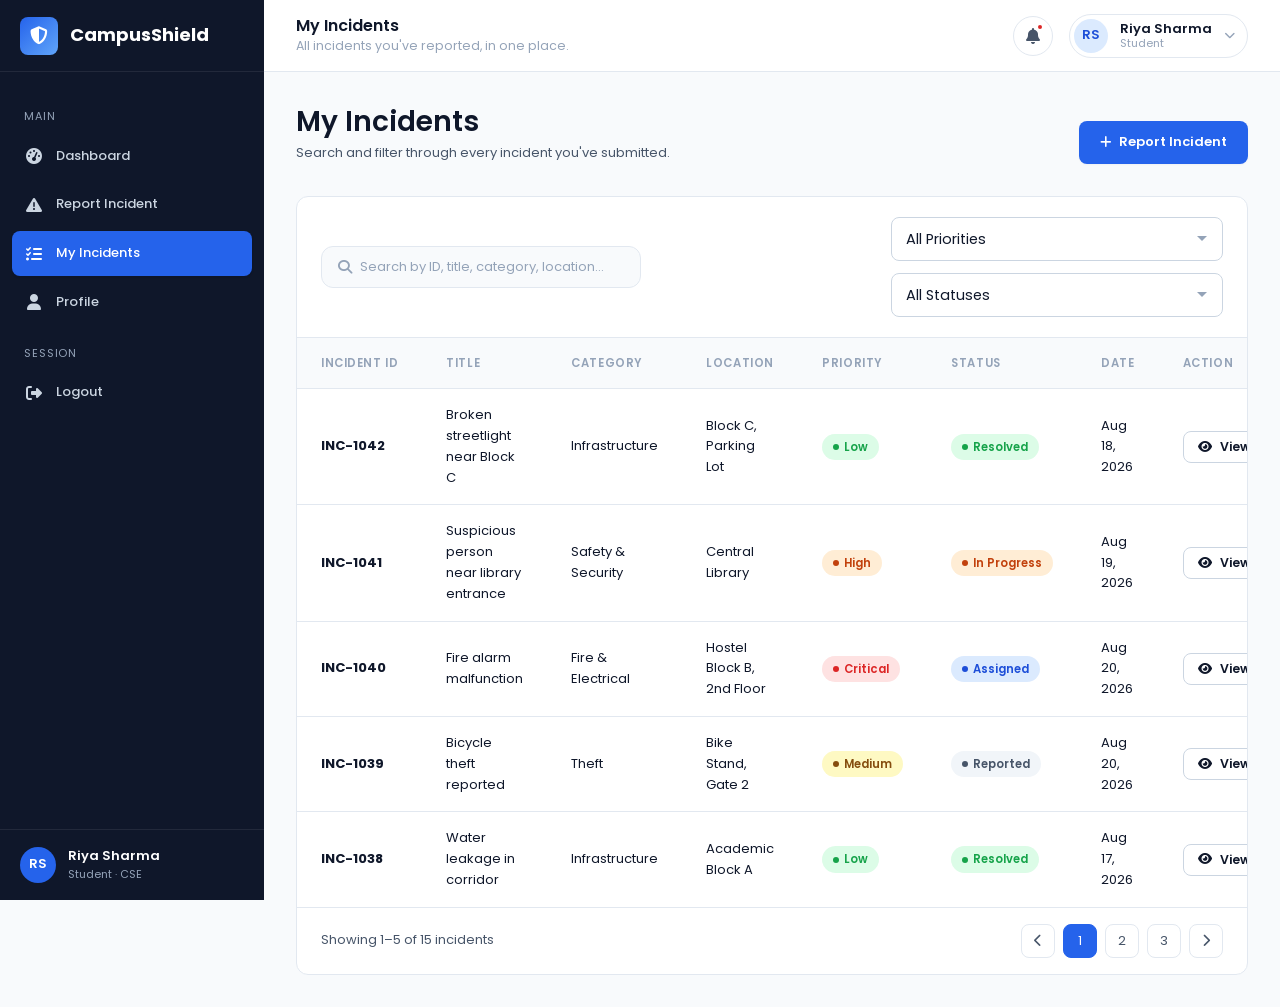
==== my-incidents.html @ 755e7db8 "Add files via upload" ====
<!DOCTYPE html>
<html lang="en">
<head>
<meta charset="UTF-8">
<meta name="viewport" content="width=device-width, initial-scale=1.0">
<title>My Incidents | CampusShield</title>
<link rel="stylesheet" href="https://cdnjs.cloudflare.com/ajax/libs/font-awesome/6.5.1/css/all.min.css">
<link rel="stylesheet" href="style.css">
</head>
<body>

<div class="app-shell" id="appShell">

  <!-- ===================== SIDEBAR ===================== -->
  <aside class="sidebar" id="sidebar">
    <div class="sidebar-brand">
      <div class="brand-icon"><i class="fa-solid fa-shield-halved"></i></div>
      <span class="brand-name">CampusShield</span>
    </div>

    <nav class="sidebar-nav">
      <div class="nav-section-title">Main</div>
      <a href="student-dashboard.html" class="nav-item">
        <i class="fa-solid fa-gauge-high"></i>
        <span class="nav-label">Dashboard</span>
      </a>
      <a href="report-incident.html" class="nav-item" id="reportIncidentLink">
        <i class="fa-solid fa-triangle-exclamation"></i>
        <span class="nav-label">Report Incident</span>
      </a>
      <a href="my-incidents.html" class="nav-item active">
        <i class="fa-solid fa-list-check"></i>
        <span class="nav-label">My Incidents</span>
      </a>
      <a href="#" class="nav-item">
        <i class="fa-solid fa-user"></i>
        <span class="nav-label">Profile</span>
      </a>

      <div class="nav-section-title">Session</div>
      <a href="#" class="nav-item" id="logoutLink">
        <i class="fa-solid fa-right-from-bracket"></i>
        <span class="nav-label">Logout</span>
      </a>
    </nav>

    <div class="sidebar-footer">
      <div class="user-avatar">RS</div>
      <div class="user-meta">
        <div class="user-name">Riya Sharma</div>
        <div class="user-role">Student · CSE</div>
      </div>
    </div>
  </aside>

  <div class="mobile-nav-overlay" id="mobileOverlay"></div>

  <!-- ===================== NAVBAR ===================== -->
  <header class="navbar">
    <div class="navbar-left">
      <button class="mobile-menu-btn" id="mobileMenuBtn" aria-label="Open menu">
        <i class="fa-solid fa-bars"></i>
      </button>
      <div>
        <h2 style="font-size:16px;">My Incidents</h2>
        <p class="text-muted" style="font-size:12.5px;">All incidents you've reported, in one place.</p>
      </div>
    </div>

    <div class="navbar-right">
      <button class="navbar-icon-btn" id="notificationBtn" aria-label="Notifications">
        <i class="fa-solid fa-bell"></i>
        <span class="dot" id="notificationDot"></span>
      </button>

      <div class="navbar-profile">
        <div class="avatar-fallback">RS</div>
        <div class="user-meta" style="display:flex; flex-direction:column; line-height:1.2;">
          <span style="font-size:13px; font-weight:600;">Riya Sharma</span>
          <span style="font-size:11px; color:var(--color-text-muted);">Student</span>
        </div>
        <i class="fa-solid fa-chevron-down" style="font-size:11px; color:var(--color-text-muted);"></i>
      </div>
    </div>
  </header>

  <!-- ===================== MAIN CONTENT ===================== -->
  <main class="main-content">

    <div class="page-header fade-in">
      <div>
        <h1>My Incidents</h1>
        <p>Search and filter through every incident you've submitted.</p>
      </div>
      <a href="report-incident.html" class="btn btn-primary">
        <i class="fa-solid fa-plus"></i> Report Incident
      </a>
    </div>

    <!-- ===================== TABLE CARD ===================== -->
    <section class="table-wrapper fade-in">

      <div class="table-toolbar">
        <div class="search-box" style="max-width:320px;">
          <i class="fa-solid fa-magnifying-glass"></i>
          <input type="text" id="myIncidentsSearch" placeholder="Search by ID, title, category, location...">
        </div>

        <div class="flex gap-3" style="flex-wrap:wrap;">
          <select id="priorityFilter" class="form-control" style="min-width:160px;">
            <option value="">All Priorities</option>
            <option value="Low">Low</option>
            <option value="Medium">Medium</option>
            <option value="High">High</option>
            <option value="Critical">Critical</option>
          </select>

          <select id="statusFilter" class="form-control" style="min-width:160px;">
            <option value="">All Statuses</option>
            <option value="Reported">Reported</option>
            <option value="Assigned">Assigned</option>
            <option value="In Progress">In Progress</option>
            <option value="Resolved">Resolved</option>
          </select>
        </div>
      </div>

      <div class="table-scroll">
        <table class="data-table">
          <thead>
            <tr>
              <th>Incident ID</th>
              <th>Title</th>
              <th>Category</th>
              <th>Location</th>
              <th>Priority</th>
              <th>Status</th>
              <th>Date</th>
              <th>Action</th>
            </tr>
          </thead>
          <tbody id="myIncidentsTableBody">
            <!-- Rows injected by script.js -->
          </tbody>
        </table>
      </div>

      <div class="pagination">
        <span id="myIncidentsSummary">Showing 0 of 0 incidents</span>
        <div class="pagination-controls" id="paginationControls">
          <!-- Page buttons injected by script.js -->
        </div>
      </div>
    </section>

  </main>

  <!-- ===================== MOBILE BOTTOM NAV ===================== -->
  <nav class="bottom-nav">
    <a href="student-dashboard.html" class="bottom-nav-item">
      <i class="fa-solid fa-gauge-high"></i> Dashboard
    </a>
    <a href="report-incident.html" class="bottom-nav-item">
      <i class="fa-solid fa-triangle-exclamation"></i> Report
    </a>
    <a href="my-incidents.html" class="bottom-nav-item active">
      <i class="fa-solid fa-list-check"></i> Incidents
    </a>
    <a href="#" class="bottom-nav-item">
      <i class="fa-solid fa-user"></i> Profile
    </a>
  </nav>

</div>

<!-- ===================== VIEW INCIDENT MODAL ===================== -->
<div class="modal-overlay" id="viewIncidentModal">
  <div class="modal">
    <div class="modal-header">
      <h3>Incident Details</h3>
      <button class="modal-close" id="closeViewModal" aria-label="Close"><i class="fa-solid fa-xmark"></i></button>
    </div>

    <div class="modal-body">
      <div class="flex gap-3" style="margin-bottom:var(--space-5);">
        <span class="badge" id="viewModalPriority">Priority</span>
        <span class="badge" id="viewModalStatus">Status</span>
      </div>

      <div style="display:flex; flex-direction:column; gap:var(--space-4);">
        <div>
          <div class="form-hint" style="margin-bottom:2px;">Incident ID</div>
          <div style="font-weight:700; color:var(--color-primary);" id="viewModalId">—</div>
        </div>
        <div>
          <div class="form-hint" style="margin-bottom:2px;">Title</div>
          <div style="font-weight:600;" id="viewModalTitle">—</div>
        </div>
        <div class="form-row">
          <div>
            <div class="form-hint" style="margin-bottom:2px;">Category</div>
            <div id="viewModalCategory">—</div>
          </div>
          <div>
            <div class="form-hint" style="margin-bottom:2px;">Date</div>
            <div id="viewModalDate">—</div>
          </div>
        </div>
        <div>
          <div class="form-hint" style="margin-bottom:2px;">Location</div>
          <div id="viewModalLocation">—</div>
        </div>
        <div>
          <div class="form-hint" style="margin-bottom:2px;">Description</div>
          <div style="font-size:13.5px; color:var(--color-text-secondary); line-height:1.6;" id="viewModalDescription">—</div>
        </div>
      </div>
    </div>

    <div class="modal-footer">
      <button class="btn btn-outline" id="viewModalCloseFooterBtn">Close</button>
    </div>
  </div>
</div>

<div class="toast-stack" id="toastStack"></div>

<script src="script.js"></script>
</body>
</html>
---- style.css ----
/* =========================================================================
   CampusShield — Dashboard Stylesheet
   College Incident Reporting & Management System
   ========================================================================= */

@import url('https://fonts.googleapis.com/css2?family=Poppins:wght@300;400;500;600;700;800&display=swap');

/* =========================================================================
   1. CSS VARIABLES / DESIGN TOKENS
   ========================================================================= */
:root{
  /* Brand palette */
  --color-primary:#2563EB;
  --color-primary-dark:#1D4ED8;
  --color-primary-light:#DBEAFE;
  --color-primary-50:#EFF6FF;

  --color-success:#16A34A;
  --color-success-light:#DCFCE7;

  --color-warning:#F59E0B;
  --color-warning-light:#FEF3C7;

  --color-danger:#DC2626;
  --color-danger-light:#FEE2E2;

  --color-info:#0EA5E9;
  --color-info-light:#E0F2FE;

  /* Neutrals */
  --color-bg:#F8FAFC;
  --color-surface:#FFFFFF;
  --color-border:#E2E8F0;
  --color-border-strong:#CBD5E1;

  --color-text-primary:#0F172A;
  --color-text-secondary:#475569;
  --color-text-muted:#94A3B8;
  --color-text-inverse:#FFFFFF;

  --sidebar-bg:#0F172A;
  --sidebar-bg-hover:#1E293B;
  --sidebar-text:#CBD5E1;
  --sidebar-text-active:#FFFFFF;
  --sidebar-width:264px;
  --sidebar-width-collapsed:80px;

  --navbar-height:72px;

  /* Radius */
  --radius-sm:8px;
  --radius-md:12px;
  --radius-lg:16px;
  --radius-full:999px;

  /* Shadows */
  --shadow-xs:0 1px 2px rgba(15,23,42,0.04);
  --shadow-sm:0 1px 3px rgba(15,23,42,0.08), 0 1px 2px rgba(15,23,42,0.04);
  --shadow-md:0 4px 12px rgba(15,23,42,0.08);
  --shadow-lg:0 12px 32px rgba(15,23,42,0.12);
  --shadow-focus:0 0 0 4px rgba(37,99,235,0.15);

  /* Spacing scale */
  --space-1:4px;
  --space-2:8px;
  --space-3:12px;
  --space-4:16px;
  --space-5:20px;
  --space-6:24px;
  --space-8:32px;
  --space-10:40px;
  --space-12:48px;
  --space-16:64px;

  /* Typography */
  --font-family:'Poppins', -apple-system, BlinkMacSystemFont, 'Segoe UI', sans-serif;
  --fs-xs:12px;
  --fs-sm:13px;
  --fs-base:14.5px;
  --fs-md:16px;
  --fs-lg:18px;
  --fs-xl:22px;
  --fs-2xl:28px;
  --fs-3xl:34px;

  /* Transitions */
  --transition-fast:0.15s ease;
  --transition-base:0.22s cubic-bezier(.4,0,.2,1);
  --transition-slow:0.4s cubic-bezier(.4,0,.2,1);

  /* Z-index scale */
  --z-navbar:100;
  --z-sidebar:110;
  --z-overlay:150;
  --z-modal:200;
  --z-toast:250;
}

/* =========================================================================
   2. RESET & BASE
   ========================================================================= */
*,*::before,*::after{ box-sizing:border-box; margin:0; padding:0; }

html{ scroll-behavior:smooth; }

body{
  font-family:var(--font-family);
  font-size:var(--fs-base);
  color:var(--color-text-primary);
  background:var(--color-bg);
  line-height:1.6;
  -webkit-font-smoothing:antialiased;
  overflow-x:hidden;
}

img{ max-width:100%; display:block; }

a{ color:inherit; text-decoration:none; }

ul{ list-style:none; }

button{ font-family:inherit; cursor:pointer; }

input,select,textarea{ font-family:inherit; font-size:inherit; }

::selection{ background:var(--color-primary-light); color:var(--color-primary-dark); }

::-webkit-scrollbar{ width:8px; height:8px; }
::-webkit-scrollbar-track{ background:transparent; }
::-webkit-scrollbar-thumb{ background:var(--color-border-strong); border-radius:var(--radius-full); }
::-webkit-scrollbar-thumb:hover{ background:var(--color-text-muted); }

:focus-visible{ outline:2px solid var(--color-primary); outline-offset:2px; }

h1,h2,h3,h4,h5,h6{ font-weight:600; color:var(--color-text-primary); line-height:1.25; }

.text-muted{ color:var(--color-text-muted); }
.text-secondary{ color:var(--color-text-secondary); }

/* =========================================================================
   3. APP SHELL / LAYOUT GRID
   ========================================================================= */
.app-shell{
  display:grid;
  grid-template-columns:var(--sidebar-width) 1fr;
  grid-template-rows:var(--navbar-height) 1fr;
  grid-template-areas:
    "sidebar navbar"
    "sidebar main";
  min-height:100vh;
  transition:grid-template-columns var(--transition-slow);
}

.app-shell.sidebar-collapsed{
  grid-template-columns:var(--sidebar-width-collapsed) 1fr;
}

.main-content{
  grid-area:main;
  padding:var(--space-8);
  display:flex;
  flex-direction:column;
  gap:var(--space-6);
  max-width:100%;
  overflow-x:hidden;
}

.page-header{
  display:flex;
  align-items:flex-end;
  justify-content:space-between;
  flex-wrap:wrap;
  gap:var(--space-4);
  margin-bottom:var(--space-2);
}

.page-header h1{ font-size:var(--fs-2xl); }
.page-header p{ color:var(--color-text-secondary); font-size:var(--fs-sm); margin-top:var(--space-1); }

/* =========================================================================
   4. SIDEBAR
   ========================================================================= */
.sidebar{
  grid-area:sidebar;
  position:fixed;
  top:0; left:0; bottom:0;
  width:var(--sidebar-width);
  background:var(--sidebar-bg);
  color:var(--sidebar-text);
  display:flex;
  flex-direction:column;
  z-index:var(--z-sidebar);
  transition:width var(--transition-slow), transform var(--transition-slow);
  overflow-x:hidden;
}

.app-shell.sidebar-collapsed .sidebar{ width:var(--sidebar-width-collapsed); }

.sidebar-brand{
  display:flex;
  align-items:center;
  gap:var(--space-3);
  height:var(--navbar-height);
  padding:0 var(--space-5);
  border-bottom:1px solid rgba(255,255,255,0.08);
  flex-shrink:0;
}

.sidebar-brand .brand-icon{
  width:38px; height:38px;
  border-radius:var(--radius-sm);
  background:linear-gradient(135deg, var(--color-primary), #60A5FA);
  display:flex; align-items:center; justify-content:center;
  color:#fff; font-size:18px; flex-shrink:0;
}

.sidebar-brand .brand-name{
  font-size:var(--fs-lg);
  font-weight:700;
  color:#fff;
  white-space:nowrap;
  opacity:1;
  transition:opacity var(--transition-fast);
}

.app-shell.sidebar-collapsed .brand-name,
.app-shell.sidebar-collapsed .nav-label,
.app-shell.sidebar-collapsed .nav-section-title{ opacity:0; width:0; overflow:hidden; }

.sidebar-nav{
  flex:1;
  overflow-y:auto;
  padding:var(--space-5) var(--space-3);
}

.nav-section-title{
  font-size:11px;
  text-transform:uppercase;
  letter-spacing:.08em;
  color:var(--color-text-muted);
  padding:var(--space-4) var(--space-3) var(--space-2);
  white-space:nowrap;
}

.nav-item{
  display:flex;
  align-items:center;
  gap:var(--space-3);
  padding:var(--space-3) var(--space-3);
  border-radius:var(--radius-sm);
  color:var(--sidebar-text);
  font-size:var(--fs-sm);
  font-weight:500;
  margin-bottom:var(--space-1);
  transition:background var(--transition-fast), color var(--transition-fast), padding-left var(--transition-fast);
  white-space:nowrap;
  position:relative;
}

.nav-item i{ width:20px; text-align:center; font-size:16px; flex-shrink:0; }

.nav-item:hover{
  background:var(--sidebar-bg-hover);
  color:var(--sidebar-text-active);
  padding-left:var(--space-4);
}

.nav-item.active{
  background:var(--color-primary);
  color:#fff;
  box-shadow:var(--shadow-sm);
}

.nav-item .nav-badge{
  margin-left:auto;
  background:var(--color-danger);
  color:#fff;
  font-size:10px;
  font-weight:700;
  padding:2px 7px;
  border-radius:var(--radius-full);
}

.sidebar-footer{
  padding:var(--space-4) var(--space-5);
  border-top:1px solid rgba(255,255,255,0.08);
  display:flex;
  align-items:center;
  gap:var(--space-3);
  flex-shrink:0;
}

.sidebar-footer .user-avatar{
  width:36px; height:36px;
  border-radius:50%;
  background:var(--color-primary);
  display:flex; align-items:center; justify-content:center;
  font-weight:600; color:#fff; font-size:13px; flex-shrink:0;
}

.sidebar-footer .user-meta{ overflow:hidden; white-space:nowrap; }
.sidebar-footer .user-name{ color:#fff; font-size:var(--fs-sm); font-weight:600; }
.sidebar-footer .user-role{ font-size:11px; color:var(--color-text-muted); }

.sidebar-toggle{
  background:transparent;
  border:none;
  color:var(--sidebar-text);
  font-size:16px;
  padding:var(--space-2);
  border-radius:var(--radius-sm);
  transition:background var(--transition-fast);
}
.sidebar-toggle:hover{ background:var(--sidebar-bg-hover); color:#fff; }

/* =========================================================================
   5. NAVBAR / TOPBAR
   ========================================================================= */
.navbar{
  grid-area:navbar;
  position:sticky;
  top:0;
  height:var(--navbar-height);
  background:var(--color-surface);
  border-bottom:1px solid var(--color-border);
  display:flex;
  align-items:center;
  justify-content:space-between;
  padding:0 var(--space-8);
  gap:var(--space-4);
  z-index:var(--z-navbar);
}

.navbar-left{ display:flex; align-items:center; gap:var(--space-4); flex:1; }

.mobile-menu-btn{
  display:none;
  background:transparent;
  border:none;
  font-size:20px;
  color:var(--color-text-primary);
  padding:var(--space-2);
}

.navbar-right{ display:flex; align-items:center; gap:var(--space-4); }

.navbar-icon-btn{
  position:relative;
  width:40px; height:40px;
  border-radius:50%;
  border:1px solid var(--color-border);
  background:var(--color-surface);
  display:flex; align-items:center; justify-content:center;
  color:var(--color-text-secondary);
  font-size:16px;
  transition:all var(--transition-fast);
}

.navbar-icon-btn:hover{
  background:var(--color-primary-50);
  border-color:var(--color-primary);
  color:var(--color-primary);
  transform:translateY(-1px);
}

.navbar-icon-btn .dot{
  position:absolute;
  top:6px; right:8px;
  width:8px; height:8px;
  border-radius:50%;
  background:var(--color-danger);
  border:2px solid var(--color-surface);
}

.navbar-profile{
  display:flex;
  align-items:center;
  gap:var(--space-3);
  padding:var(--space-1) var(--space-3) var(--space-1) var(--space-1);
  border-radius:var(--radius-full);
  border:1px solid var(--color-border);
  transition:box-shadow var(--transition-fast);
  cursor:pointer;
}
.navbar-profile:hover{ box-shadow:var(--shadow-sm); }

.navbar-profile img,
.navbar-profile .avatar-fallback{
  width:34px; height:34px;
  border-radius:50%;
  object-fit:cover;
  background:var(--color-primary-light);
  color:var(--color-primary-dark);
  display:flex; align-items:center; justify-content:center;
  font-weight:600; font-size:13px;
}

/* =========================================================================
   6. SEARCH BOX
   ========================================================================= */
.search-box{
  display:flex;
  align-items:center;
  gap:var(--space-2);
  background:var(--color-bg);
  border:1px solid var(--color-border);
  border-radius:var(--radius-md);
  padding:0 var(--space-4);
  height:42px;
  width:100%;
  max-width:360px;
  transition:border-color var(--transition-fast), box-shadow var(--transition-fast), background var(--transition-fast);
}

.search-box i{ color:var(--color-text-muted); font-size:14px; }

.search-box input{
  border:none;
  background:transparent;
  outline:none;
  flex:1;
  font-size:var(--fs-sm);
  color:var(--color-text-primary);
}
.search-box input::placeholder{ color:var(--color-text-muted); }

.search-box:focus-within{
  background:var(--color-surface);
  border-color:var(--color-primary);
  box-shadow:var(--shadow-focus);
}

.search-box .kbd-hint{
  font-size:11px;
  color:var(--color-text-muted);
  border:1px solid var(--color-border);
  border-radius:var(--radius-sm);
  padding:1px 6px;
  flex-shrink:0;
}

/* =========================================================================
   7. CARDS
   ========================================================================= */
.card{
  background:var(--color-surface);
  border:1px solid var(--color-border);
  border-radius:var(--radius-md);
  box-shadow:var(--shadow-xs);
  transition:box-shadow var(--transition-base), transform var(--transition-base);
}

.card:hover{
  box-shadow:var(--shadow-md);
  transform:translateY(-2px);
}

.card-body{ padding:var(--space-6); }

.card-header{
  display:flex;
  align-items:center;
  justify-content:space-between;
  padding:var(--space-5) var(--space-6);
  border-bottom:1px solid var(--color-border);
}

.card-header h3{ font-size:var(--fs-md); font-weight:600; }
.card-footer{
  padding:var(--space-4) var(--space-6);
  border-top:1px solid var(--color-border);
  display:flex;
  align-items:center;
  justify-content:space-between;
}

/* Stat / KPI cards */
.stats-grid{
  display:grid;
  grid-template-columns:repeat(4, 1fr);
  gap:var(--space-5);
}

.stat-card{
  background:var(--color-surface);
  border:1px solid var(--color-border);
  border-radius:var(--radius-md);
  padding:var(--space-6);
  display:flex;
  flex-direction:column;
  gap:var(--space-3);
  position:relative;
  overflow:hidden;
  transition:box-shadow var(--transition-base), transform var(--transition-base);
}

.stat-card:hover{ box-shadow:var(--shadow-md); transform:translateY(-3px); }

.stat-card .stat-icon{
  width:44px; height:44px;
  border-radius:var(--radius-sm);
  display:flex; align-items:center; justify-content:center;
  font-size:18px;
}

.stat-card.primary .stat-icon{ background:var(--color-primary-light); color:var(--color-primary); }
.stat-card.success .stat-icon{ background:var(--color-success-light); color:var(--color-success); }
.stat-card.warning .stat-icon{ background:var(--color-warning-light); color:var(--color-warning); }
.stat-card.danger  .stat-icon{ background:var(--color-danger-light);  color:var(--color-danger); }

.stat-card .stat-value{ font-size:var(--fs-2xl); font-weight:700; }
.stat-card .stat-label{ font-size:var(--fs-sm); color:var(--color-text-secondary); }

.stat-card .stat-trend{
  display:inline-flex;
  align-items:center;
  gap:4px;
  font-size:12px;
  font-weight:600;
  width:fit-content;
}
.stat-trend.up{ color:var(--color-success); }
.stat-trend.down{ color:var(--color-danger); }

/* Grid layout helper for dashboard sections */
.dashboard-grid{
  display:grid;
  grid-template-columns:2fr 1fr;
  gap:var(--space-6);
}

/* =========================================================================
   8. BUTTONS
   ========================================================================= */
.btn{
  display:inline-flex;
  align-items:center;
  justify-content:center;
  gap:var(--space-2);
  padding:10px 20px;
  font-size:var(--fs-sm);
  font-weight:600;
  border-radius:var(--radius-sm);
  border:1px solid transparent;
  transition:all var(--transition-fast);
  white-space:nowrap;
}

.btn:active{ transform:scale(0.97); }

.btn-primary{ background:var(--color-primary); color:#fff; box-shadow:var(--shadow-xs); }
.btn-primary:hover{ background:var(--color-primary-dark); box-shadow:var(--shadow-sm); transform:translateY(-1px); }

.btn-success{ background:var(--color-success); color:#fff; }
.btn-success:hover{ filter:brightness(0.92); transform:translateY(-1px); }

.btn-warning{ background:var(--color-warning); color:#fff; }
.btn-warning:hover{ filter:brightness(0.94); transform:translateY(-1px); }

.btn-danger{ background:var(--color-danger); color:#fff; }
.btn-danger:hover{ filter:brightness(0.92); transform:translateY(-1px); }

.btn-outline{
  background:transparent;
  border-color:var(--color-border-strong);
  color:var(--color-text-primary);
}
.btn-outline:hover{ background:var(--color-bg); border-color:var(--color-primary); color:var(--color-primary); }

.btn-ghost{ background:transparent; color:var(--color-text-secondary); }
.btn-ghost:hover{ background:var(--color-bg); color:var(--color-text-primary); }

.btn-sm{ padding:6px 14px; font-size:12.5px; }
.btn-lg{ padding:13px 26px; font-size:var(--fs-base); }

.btn-icon{
  width:38px; height:38px;
  padding:0;
  border-radius:var(--radius-sm);
}

.btn:disabled{ opacity:0.55; cursor:not-allowed; transform:none !important; }

.btn-block{ width:100%; }

/* =========================================================================
   9. FORMS
   ========================================================================= */
.form-group{ display:flex; flex-direction:column; gap:var(--space-2); margin-bottom:var(--space-5); }

.form-label{
  font-size:var(--fs-sm);
  font-weight:600;
  color:var(--color-text-primary);
}

.form-label .required{ color:var(--color-danger); margin-left:2px; }

.form-control{
  width:100%;
  padding:11px 14px;
  font-size:var(--fs-base);
  color:var(--color-text-primary);
  background:var(--color-surface);
  border:1px solid var(--color-border-strong);
  border-radius:var(--radius-sm);
  transition:border-color var(--transition-fast), box-shadow var(--transition-fast);
}

.form-control::placeholder{ color:var(--color-text-muted); }

.form-control:focus{
  outline:none;
  border-color:var(--color-primary);
  box-shadow:var(--shadow-focus);
}

.form-control.is-invalid{ border-color:var(--color-danger); }
.form-control.is-invalid:focus{ box-shadow:0 0 0 4px rgba(220,38,38,0.14); }

.form-hint{ font-size:12px; color:var(--color-text-muted); }
.form-error{ font-size:12px; color:var(--color-danger); display:flex; align-items:center; gap:4px; }

textarea.form-control{ resize:vertical; min-height:100px; }

select.form-control{
  appearance:none;
  background-image:url("data:image/svg+xml,%3Csvg xmlns='http://www.w3.org/2000/svg' width='12' height='8' viewBox='0 0 12 8'%3E%3Cpath fill='%2394A3B8' d='M1 1l5 5 5-5'/%3E%3C/svg%3E");
  background-repeat:no-repeat;
  background-position:right 14px center;
  padding-right:36px;
}

.form-row{ display:grid; grid-template-columns:1fr 1fr; gap:var(--space-4); }

/* Checkbox / Radio */
.form-check{ display:flex; align-items:center; gap:var(--space-2); cursor:pointer; user-select:none; }
.form-check input{ accent-color:var(--color-primary); width:16px; height:16px; }
.form-check label{ font-size:var(--fs-sm); color:var(--color-text-secondary); cursor:pointer; }

/* Toggle switch */
.toggle-switch{ position:relative; display:inline-block; width:42px; height:24px; }
.toggle-switch input{ opacity:0; width:0; height:0; }
.toggle-slider{
  position:absolute; inset:0; cursor:pointer;
  background:var(--color-border-strong);
  border-radius:var(--radius-full);
  transition:background var(--transition-fast);
}
.toggle-slider::before{
  content:""; position:absolute; height:18px; width:18px;
  left:3px; top:3px; background:#fff; border-radius:50%;
  transition:transform var(--transition-fast);
  box-shadow:var(--shadow-xs);
}
.toggle-switch input:checked + .toggle-slider{ background:var(--color-primary); }
.toggle-switch input:checked + .toggle-slider::before{ transform:translateX(18px); }

/* =========================================================================
   10. TABLES
   ========================================================================= */
.table-wrapper{
  background:var(--color-surface);
  border:1px solid var(--color-border);
  border-radius:var(--radius-md);
  overflow:hidden;
}

.table-toolbar{
  display:flex;
  align-items:center;
  justify-content:space-between;
  padding:var(--space-5) var(--space-6);
  border-bottom:1px solid var(--color-border);
  gap:var(--space-4);
  flex-wrap:wrap;
}

.table-scroll{ overflow-x:auto; }

.data-table{
  width:100%;
  border-collapse:collapse;
  min-width:640px;
}

.data-table thead th{
  text-align:left;
  font-size:11.5px;
  text-transform:uppercase;
  letter-spacing:.05em;
  color:var(--color-text-muted);
  font-weight:600;
  padding:var(--space-4) var(--space-6);
  background:var(--color-bg);
  border-bottom:1px solid var(--color-border);
  white-space:nowrap;
}

.data-table tbody td{
  padding:var(--space-4) var(--space-6);
  font-size:var(--fs-sm);
  color:var(--color-text-primary);
  border-bottom:1px solid var(--color-border);
  vertical-align:middle;
}

.data-table tbody tr{ transition:background var(--transition-fast); }
.data-table tbody tr:hover{ background:var(--color-primary-50); }
.data-table tbody tr:last-child td{ border-bottom:none; }

.table-user{ display:flex; align-items:center; gap:var(--space-3); }
.table-user .avatar-fallback{
  width:32px; height:32px; border-radius:50%;
  background:var(--color-primary-light); color:var(--color-primary-dark);
  display:flex; align-items:center; justify-content:center;
  font-size:12px; font-weight:600; flex-shrink:0;
}

.table-actions{ display:flex; gap:var(--space-2); }

.pagination{
  display:flex;
  align-items:center;
  justify-content:space-between;
  padding:var(--space-4) var(--space-6);
  border-top:1px solid var(--color-border);
  font-size:var(--fs-sm);
  color:var(--color-text-secondary);
  flex-wrap:wrap;
  gap:var(--space-3);
}

.pagination-controls{ display:flex; gap:var(--space-2); }

.page-btn{
  width:34px; height:34px;
  border-radius:var(--radius-sm);
  border:1px solid var(--color-border);
  background:var(--color-surface);
  color:var(--color-text-secondary);
  display:flex; align-items:center; justify-content:center;
  font-size:13px;
  transition:all var(--transition-fast);
}
.page-btn:hover{ border-color:var(--color-primary); color:var(--color-primary); }
.page-btn.active{ background:var(--color-primary); border-color:var(--color-primary); color:#fff; }

/* =========================================================================
   11. BADGES
   ========================================================================= */
.badge{
  display:inline-flex;
  align-items:center;
  gap:5px;
  padding:4px 11px;
  font-size:11.5px;
  font-weight:600;
  border-radius:var(--radius-full);
  white-space:nowrap;
}

.badge::before{ content:""; width:6px; height:6px; border-radius:50%; background:currentColor; }

.badge-primary{ background:var(--color-primary-light); color:var(--color-primary-dark); }
.badge-success{ background:var(--color-success-light); color:var(--color-success); }
.badge-warning{ background:var(--color-warning-light); color:#B45309; }
.badge-danger{ background:var(--color-danger-light); color:var(--color-danger); }
.badge-neutral{ background:var(--color-border); color:var(--color-text-secondary); }

.badge-solid.badge-primary{ background:var(--color-primary); color:#fff; }
.badge-solid.badge-success{ background:var(--color-success); color:#fff; }
.badge-solid.badge-warning{ background:var(--color-warning); color:#fff; }
.badge-solid.badge-danger{ background:var(--color-danger); color:#fff; }

/* Extra badge colors — used for priority/status tags (yellow, orange, blue, gray) */
.badge-yellow{ background:#FEF9C3; color:#854D0E; }
.badge-orange{ background:#FFEDD5; color:#C2410C; }
.badge-blue{ background:#DBEAFE; color:#1D4ED8; }
.badge-gray{ background:#F1F5F9; color:#475569; }

/* =========================================================================
   12. PROGRESS BARS
   ========================================================================= */
.progress{
  width:100%;
  height:8px;
  background:var(--color-border);
  border-radius:var(--radius-full);
  overflow:hidden;
}

.progress-bar{
  height:100%;
  border-radius:var(--radius-full);
  background:var(--color-primary);
  transition:width var(--transition-slow);
}

.progress-bar.success{ background:var(--color-success); }
.progress-bar.warning{ background:var(--color-warning); }
.progress-bar.danger{ background:var(--color-danger); }

.progress-bar.striped{
  background-image:linear-gradient(45deg, rgba(255,255,255,.2) 25%, transparent 25%, transparent 50%, rgba(255,255,255,.2) 50%, rgba(255,255,255,.2) 75%, transparent 75%, transparent);
  background-size:1rem 1rem;
  animation:progressStripes 1s linear infinite;
}

@keyframes progressStripes{
  from{ background-position:1rem 0; }
  to{ background-position:0 0; }
}

.progress-label{
  display:flex;
  justify-content:space-between;
  font-size:12px;
  color:var(--color-text-secondary);
  margin-bottom:6px;
}

/* Circular progress */
.progress-ring{
  --ring-size:64px;
  --ring-value:75%;
  width:var(--ring-size); height:var(--ring-size);
  border-radius:50%;
  display:flex; align-items:center; justify-content:center;
  background:conic-gradient(var(--color-primary) var(--ring-value), var(--color-border) 0);
  position:relative;
}
.progress-ring::before{
  content:"";
  position:absolute;
  inset:6px;
  border-radius:50%;
  background:var(--color-surface);
}
.progress-ring span{ position:relative; font-size:13px; font-weight:700; }

/* =========================================================================
   13. MODALS
   ========================================================================= */
.modal-overlay{
  position:fixed;
  inset:0;
  background:rgba(15,23,42,0.55);
  backdrop-filter:blur(3px);
  display:flex;
  align-items:center;
  justify-content:center;
  padding:var(--space-5);
  z-index:var(--z-modal);
  opacity:0;
  pointer-events:none;
  transition:opacity var(--transition-base);
}

.modal-overlay.active{ opacity:1; pointer-events:auto; }

.modal{
  background:var(--color-surface);
  border-radius:var(--radius-lg);
  width:100%;
  max-width:520px;
  max-height:90vh;
  overflow-y:auto;
  box-shadow:var(--shadow-lg);
  transform:translateY(24px) scale(0.97);
  opacity:0;
  transition:transform var(--transition-base), opacity var(--transition-base);
}

.modal-overlay.active .modal{ transform:translateY(0) scale(1); opacity:1; }

.modal-header{
  display:flex;
  align-items:center;
  justify-content:space-between;
  padding:var(--space-5) var(--space-6);
  border-bottom:1px solid var(--color-border);
}

.modal-header h3{ font-size:var(--fs-lg); }

.modal-close{
  width:32px; height:32px;
  border-radius:50%;
  border:none;
  background:var(--color-bg);
  color:var(--color-text-secondary);
  display:flex; align-items:center; justify-content:center;
  transition:all var(--transition-fast);
}
.modal-close:hover{ background:var(--color-danger-light); color:var(--color-danger); transform:rotate(90deg); }

.modal-body{ padding:var(--space-6); }

.modal-footer{
  display:flex;
  align-items:center;
  justify-content:flex-end;
  gap:var(--space-3);
  padding:var(--space-5) var(--space-6);
  border-top:1px solid var(--color-border);
}

/* =========================================================================
   14. TOASTS / ALERTS
   ========================================================================= */
.alert{
  display:flex;
  align-items:flex-start;
  gap:var(--space-3);
  padding:var(--space-4) var(--space-5);
  border-radius:var(--radius-sm);
  border:1px solid transparent;
  font-size:var(--fs-sm);
}

.alert-success{ background:var(--color-success-light); color:#166534; border-color:#BBF7D0; }
.alert-warning{ background:var(--color-warning-light); color:#92400E; border-color:#FDE68A; }
.alert-danger{ background:var(--color-danger-light); color:#991B1B; border-color:#FECACA; }
.alert-info{ background:var(--color-info-light); color:#075985; border-color:#BAE6FD; }

.toast-stack{
  position:fixed;
  top:var(--space-6);
  right:var(--space-6);
  display:flex;
  flex-direction:column;
  gap:var(--space-3);
  z-index:var(--z-toast);
}

.toast{
  min-width:300px;
  background:var(--color-surface);
  border:1px solid var(--color-border);
  border-left:4px solid var(--color-primary);
  border-radius:var(--radius-sm);
  box-shadow:var(--shadow-md);
  padding:var(--space-4) var(--space-5);
  display:flex;
  align-items:flex-start;
  gap:var(--space-3);
  animation:toastIn var(--transition-base) both;
}

.toast.success{ border-left-color:var(--color-success); }
.toast.warning{ border-left-color:var(--color-warning); }
.toast.danger{ border-left-color:var(--color-danger); }

@keyframes toastIn{
  from{ opacity:0; transform:translateX(24px); }
  to{ opacity:1; transform:translateX(0); }
}

/* =========================================================================
   15. MOBILE NAVIGATION
   ========================================================================= */
.mobile-nav-overlay{
  position:fixed;
  inset:0;
  background:rgba(15,23,42,0.5);
  z-index:var(--z-overlay);
  opacity:0;
  pointer-events:none;
  transition:opacity var(--transition-base);
}
.mobile-nav-overlay.active{ opacity:1; pointer-events:auto; }

.bottom-nav{
  display:none;
  position:fixed;
  bottom:0; left:0; right:0;
  background:var(--color-surface);
  border-top:1px solid var(--color-border);
  padding:var(--space-2) var(--space-3);
  justify-content:space-around;
  align-items:center;
  z-index:var(--z-navbar);
  box-shadow:0 -4px 16px rgba(15,23,42,0.06);
}

.bottom-nav-item{
  display:flex;
  flex-direction:column;
  align-items:center;
  gap:3px;
  font-size:10.5px;
  color:var(--color-text-muted);
  padding:var(--space-2);
  border-radius:var(--radius-sm);
  transition:color var(--transition-fast);
}
.bottom-nav-item i{ font-size:18px; }
.bottom-nav-item.active{ color:var(--color-primary); }

/* =========================================================================
   15b. IMAGE UPLOAD / PREVIEW
   ========================================================================= */
.upload-box{
  position:relative;
  border:2px dashed var(--color-border-strong);
  border-radius:var(--radius-md);
  background:var(--color-bg);
  min-height:200px;
  display:flex;
  align-items:center;
  justify-content:center;
  overflow:hidden;
  transition:border-color var(--transition-fast), background var(--transition-fast);
}

.upload-box:hover{ border-color:var(--color-primary); background:var(--color-primary-50); }

.upload-box input[type="file"]{
  position:absolute;
  inset:0;
  opacity:0;
  cursor:pointer;
  z-index:2;
}

.upload-placeholder{
  display:flex;
  flex-direction:column;
  align-items:center;
  gap:var(--space-2);
  color:var(--color-text-muted);
  text-align:center;
  padding:var(--space-6);
}

.upload-placeholder i{ font-size:30px; color:var(--color-primary); }
.upload-placeholder span{ font-size:var(--fs-sm); font-weight:500; color:var(--color-text-secondary); }
.upload-placeholder small{ font-size:11.5px; }

.upload-preview{
  display:none;
  width:100%;
  height:100%;
  max-height:260px;
  object-fit:cover;
}

.remove-image-btn{
  display:none;
  position:absolute;
  top:10px; right:10px;
  z-index:3;
  width:32px; height:32px;
  border-radius:50%;
  border:none;
  background:rgba(15,23,42,0.75);
  color:#fff;
  align-items:center;
  justify-content:center;
  transition:background var(--transition-fast);
}
.remove-image-btn:hover{ background:var(--color-danger); }

/* Spin utility (used by Font Awesome fa-spin fallback on submit button) */
.fa-spin{ animation:spin 0.8s linear infinite; }
@keyframes spin{ to{ transform:rotate(360deg); } }

/* =========================================================================
   16. UTILITIES
   ========================================================================= */
.flex{ display:flex; }
.flex-col{ flex-direction:column; }
.items-center{ align-items:center; }
.justify-between{ justify-content:space-between; }
.gap-2{ gap:var(--space-2); }
.gap-3{ gap:var(--space-3); }
.gap-4{ gap:var(--space-4); }
.w-full{ width:100%; }
.hidden{ display:none !important; }

.fade-in{ animation:fadeIn var(--transition-slow) both; }
@keyframes fadeIn{
  from{ opacity:0; transform:translateY(10px); }
  to{ opacity:1; transform:translateY(0); }
}

/* =========================================================================
   17. RESPONSIVE / MEDIA QUERIES
   ========================================================================= */

/* Large desktops — comfortable 12-col style grids already default above */

/* Tablets */
@media (max-width: 1024px){
  .stats-grid{ grid-template-columns:repeat(2, 1fr); }
  .dashboard-grid{ grid-template-columns:1fr; }
  .main-content{ padding:var(--space-6); }
}

/* Sidebar collapses to off-canvas below 900px */
@media (max-width: 900px){
  .app-shell{
    grid-template-columns:1fr;
    grid-template-areas:
      "navbar"
      "main";
  }

  .sidebar{
    transform:translateX(-100%);
    width:var(--sidebar-width);
    box-shadow:var(--shadow-lg);
  }

  .sidebar.mobile-open{ transform:translateX(0); }

  .mobile-menu-btn{ display:flex; align-items:center; justify-content:center; }

  .search-box{ display:none; }

  .bottom-nav{ display:flex; }

  .main-content{ padding-bottom:88px; }
}

/* Small tablets / large phones */
@media (max-width: 720px){
  .navbar{ padding:0 var(--space-5); }
  .form-row{ grid-template-columns:1fr; }
  .table-toolbar{ flex-direction:column; align-items:flex-start; }
}

/* Phones */
@media (max-width: 560px){
  .stats-grid{ grid-template-columns:1fr; }
  .main-content{ padding:var(--space-4); padding-bottom:88px; gap:var(--space-4); }
  .page-header{ flex-direction:column; align-items:flex-start; }
  .card-body{ padding:var(--space-5); }
  .modal{ max-width:100%; border-radius:var(--radius-md); }
  .pagination{ flex-direction:column; align-items:flex-start; }
  .navbar-right .navbar-profile .user-meta{ display:none; }
}

/* Reduced motion accessibility */
@media (prefers-reduced-motion: reduce){
  *,*::before,*::after{
    animation-duration:0.01ms !important;
    animation-iteration-count:1 !important;
    transition-duration:0.01ms !important;
    scroll-behavior:auto !important;
  }
}
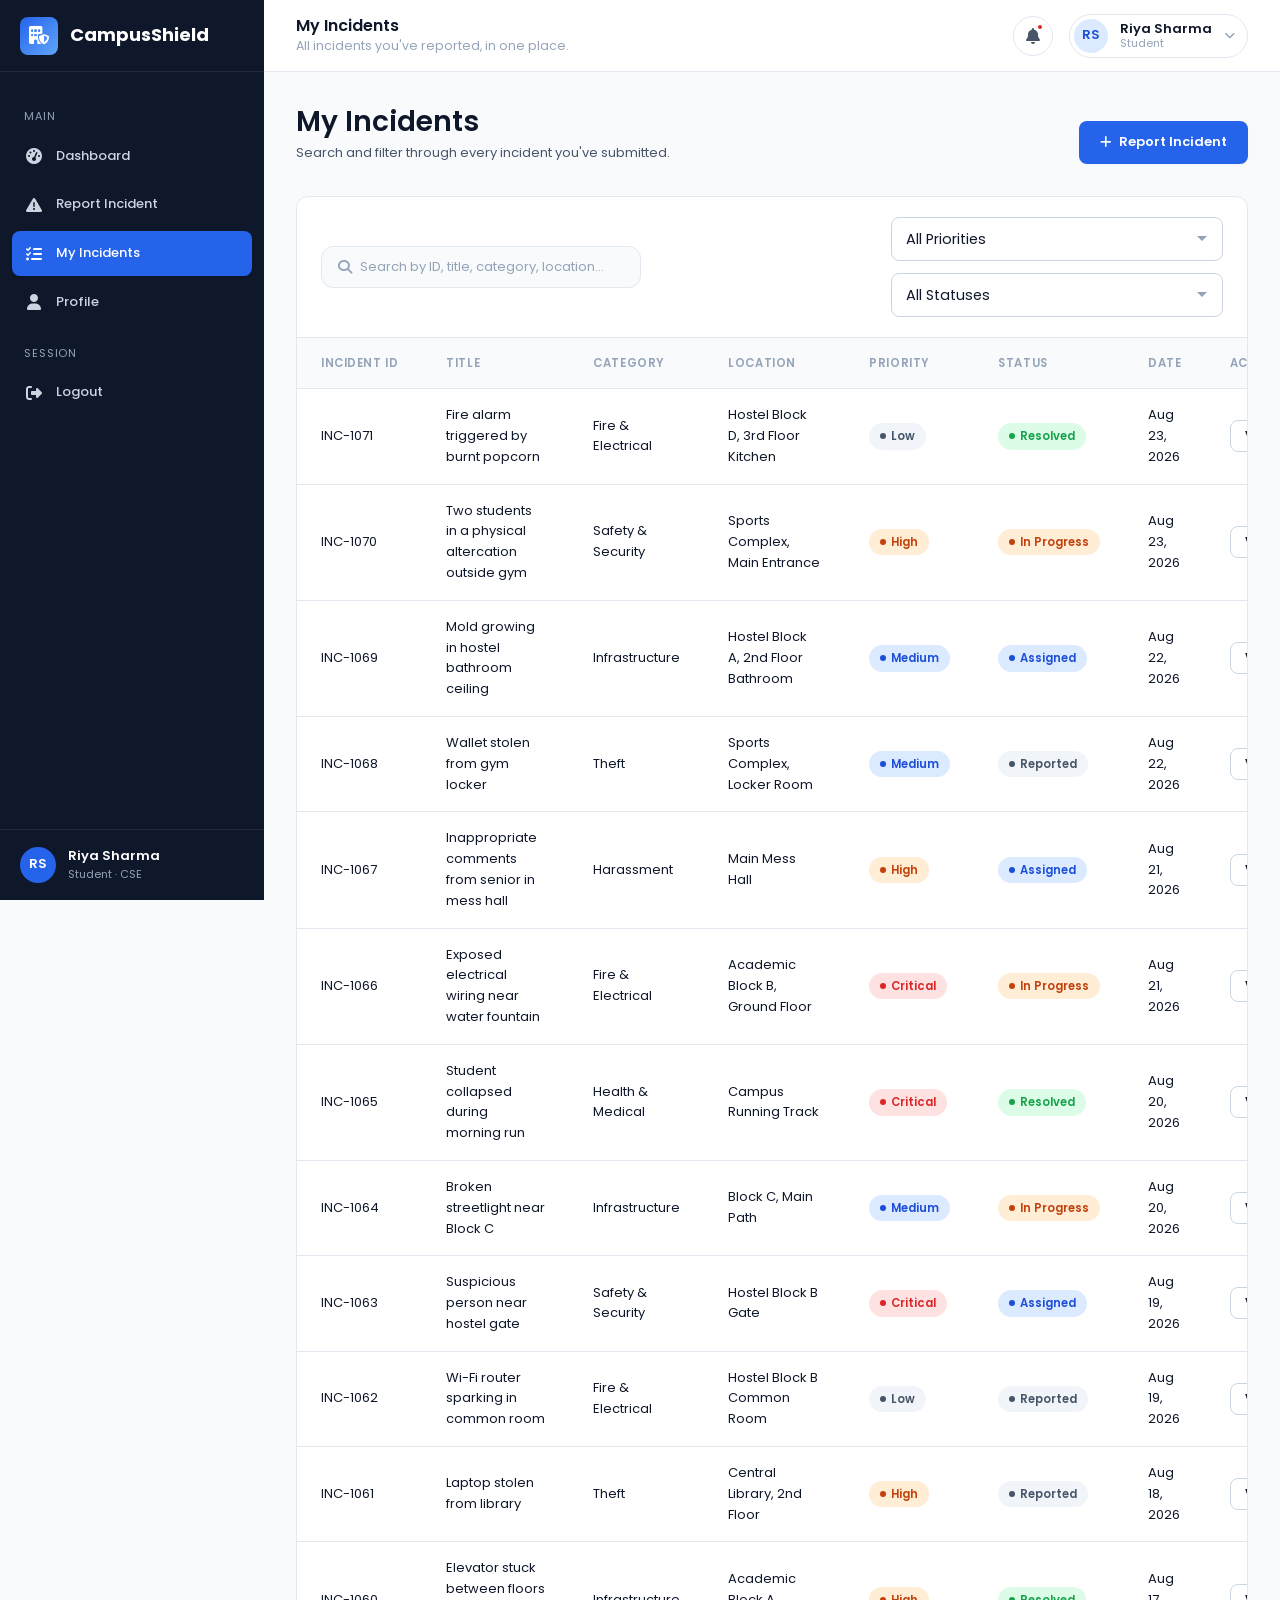
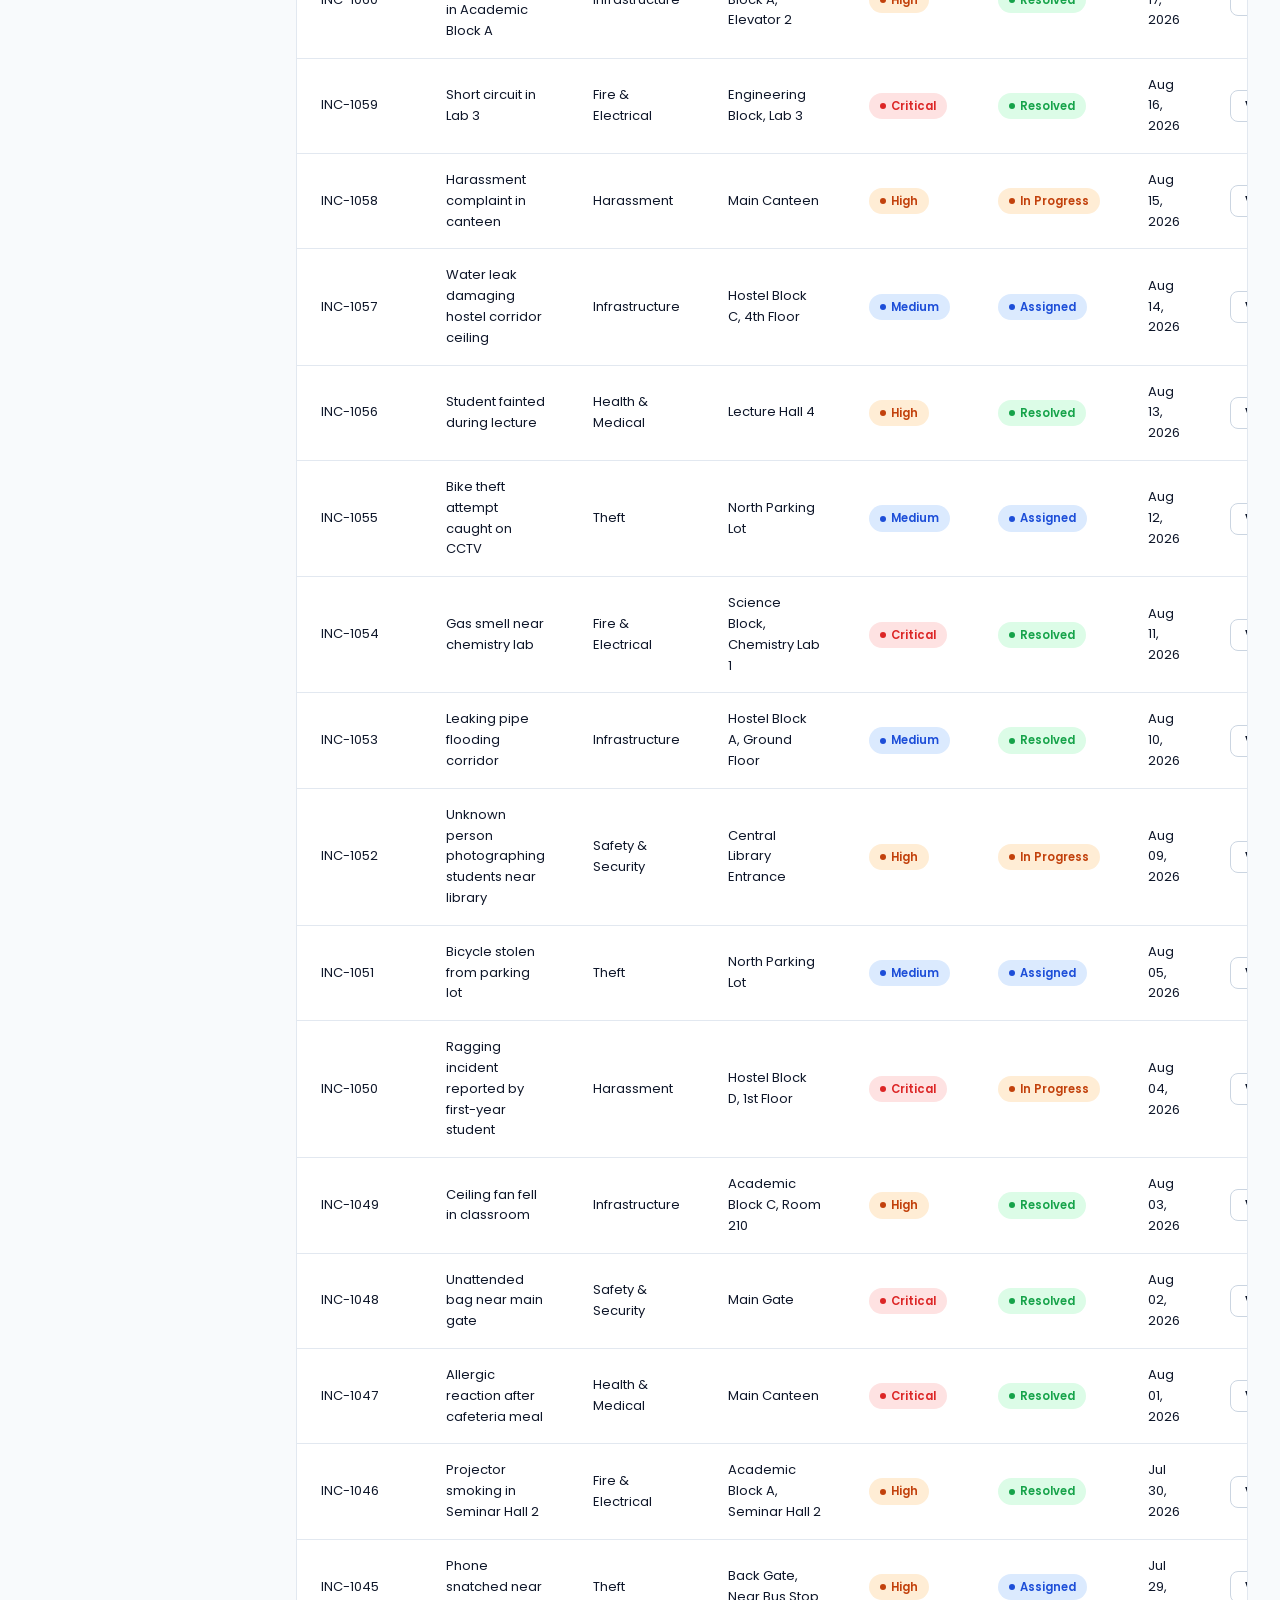
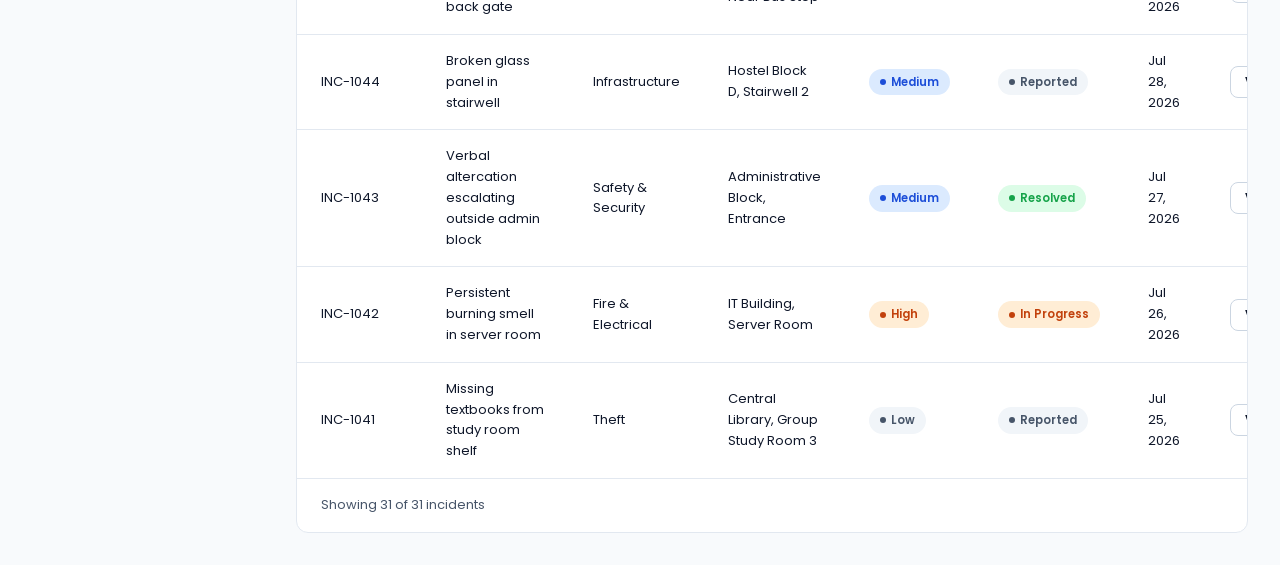
==== commit a8ab6115: "Add files via upload Frontend files" ====
--- a/my-incidents.html
+++ b/my-incidents.html
@@ -14,7 +14,7 @@
   <!-- ===================== SIDEBAR ===================== -->
   <aside class="sidebar" id="sidebar">
     <div class="sidebar-brand">
-      <div class="brand-icon"><i class="fa-solid fa-shield-halved"></i></div>
+      <div class="brand-icon"><i class="fa-solid fa-building-shield"></i></div>
       <span class="brand-name">CampusShield</span>
     </div>
 
@@ -32,7 +32,7 @@
         <i class="fa-solid fa-list-check"></i>
         <span class="nav-label">My Incidents</span>
       </a>
-      <a href="#" class="nav-item">
+      <a href="profile.html" class="nav-item">
         <i class="fa-solid fa-user"></i>
         <span class="nav-label">Profile</span>
       </a>
@@ -166,7 +166,7 @@
     <a href="my-incidents.html" class="bottom-nav-item active">
       <i class="fa-solid fa-list-check"></i> Incidents
     </a>
-    <a href="#" class="bottom-nav-item">
+    <a href="profile.html" class="bottom-nav-item">
       <i class="fa-solid fa-user"></i> Profile
     </a>
   </nav>
--- a/style.css
+++ b/style.css
@@ -1086,7 +1086,419 @@
 }
 
 /* =========================================================================
-   17. RESPONSIVE / MEDIA QUERIES
+   17. ADMIN DASHBOARD
+   ========================================================================= */
+.stats-grid-6{
+  display:grid;
+  grid-template-columns:repeat(6, 1fr);
+  gap:var(--space-5);
+}
+
+.stat-card.critical .stat-icon{ background:#FCE7F3; color:#BE185D; }
+.stat-card .stat-icon.pulse::after{
+  content:"";
+  position:absolute;
+  top:var(--space-6); left:var(--space-6);
+  width:44px; height:44px;
+  border-radius:var(--radius-sm);
+  box-shadow:0 0 0 0 rgba(220,38,38,0.35);
+  animation:statPulse 2.2s ease-out infinite;
+}
+@keyframes statPulse{
+  0%{ box-shadow:0 0 0 0 rgba(220,38,38,0.35); }
+  100%{ box-shadow:0 0 0 14px rgba(220,38,38,0); }
+}
+
+.section-title-row{
+  display:flex;
+  align-items:center;
+  justify-content:space-between;
+  margin-bottom:var(--space-1);
+}
+.section-title-row h3{ font-size:var(--fs-md); font-weight:600; }
+.section-title-row a{ font-size:12.5px; font-weight:600; color:var(--color-primary); }
+.section-title-row a:hover{ text-decoration:underline; }
+
+/* Charts row */
+.charts-row{
+  display:grid;
+  grid-template-columns:1.3fr 1fr;
+  gap:var(--space-5);
+}
+
+.chart-card .card-body{ display:flex; flex-direction:column; gap:var(--space-5); }
+
+/* Bar chart placeholder */
+.bar-chart{
+  display:flex;
+  align-items:flex-end;
+  gap:var(--space-4);
+  height:180px;
+  padding:0 var(--space-2);
+}
+.bar-chart .bar-col{
+  flex:1;
+  display:flex;
+  flex-direction:column;
+  align-items:center;
+  gap:var(--space-2);
+  height:100%;
+  justify-content:flex-end;
+}
+.bar-chart .bar{
+  width:100%;
+  max-width:38px;
+  border-radius:6px 6px 3px 3px;
+  background:linear-gradient(180deg, var(--color-primary), var(--color-primary-dark));
+  transition:transform var(--transition-base);
+  animation:barGrow .7s cubic-bezier(.2,.8,.2,1) both;
+}
+.bar-chart .bar-col:hover .bar{ transform:scaleY(1.03); filter:brightness(1.08); }
+.bar-chart .bar-col span{ font-size:11px; color:var(--color-text-muted); text-align:center; }
+.bar-chart .bar-col strong{ font-size:12px; color:var(--color-text-primary); }
+@keyframes barGrow{ from{ transform:scaleY(0); transform-origin:bottom; } to{ transform:scaleY(1); transform-origin:bottom; } }
+
+/* Donut chart placeholder */
+.donut-wrap{
+  display:flex;
+  align-items:center;
+  gap:var(--space-6);
+  flex-wrap:wrap;
+  justify-content:center;
+}
+.donut{
+  --donut-size:150px;
+  width:var(--donut-size); height:var(--donut-size);
+  border-radius:50%;
+  position:relative;
+  flex-shrink:0;
+  background:conic-gradient(
+    var(--color-primary) 0 var(--seg-1, 0%),
+    var(--color-warning) var(--seg-1, 0%) var(--seg-2, 0%),
+    var(--color-danger) var(--seg-2, 0%) var(--seg-3, 0%),
+    var(--color-success) var(--seg-3, 0%) 100%
+  );
+}
+.donut::before{
+  content:"";
+  position:absolute;
+  inset:18px;
+  border-radius:50%;
+  background:var(--color-surface);
+  box-shadow:var(--shadow-xs);
+}
+.donut-center{
+  position:absolute;
+  inset:0;
+  display:flex;
+  flex-direction:column;
+  align-items:center;
+  justify-content:center;
+  text-align:center;
+}
+.donut-center strong{ font-size:var(--fs-xl); font-weight:700; }
+.donut-center span{ font-size:11px; color:var(--color-text-muted); }
+
+.chart-legend{ display:flex; flex-direction:column; gap:var(--space-3); }
+.chart-legend .legend-item{ display:flex; align-items:center; gap:var(--space-2); font-size:12.5px; color:var(--color-text-secondary); }
+.chart-legend .legend-dot{ width:9px; height:9px; border-radius:50%; flex-shrink:0; }
+.chart-legend .legend-item strong{ margin-left:auto; color:var(--color-text-primary); font-weight:600; }
+
+/* Recent activity feed */
+.activity-feed{
+  display:flex;
+  flex-direction:column;
+  max-height:420px;
+  overflow-y:auto;
+}
+.activity-item{
+  display:flex;
+  gap:var(--space-3);
+  padding:var(--space-4) var(--space-6);
+  border-bottom:1px solid var(--color-border);
+}
+.activity-item:last-child{ border-bottom:none; }
+.activity-icon{
+  width:34px; height:34px;
+  border-radius:50%;
+  display:flex; align-items:center; justify-content:center;
+  font-size:13px;
+  flex-shrink:0;
+}
+.activity-icon.reported{ background:var(--color-info-light); color:var(--color-info); }
+.activity-icon.assigned{ background:var(--color-primary-light); color:var(--color-primary); }
+.activity-icon.progress{ background:var(--color-warning-light); color:var(--color-warning); }
+.activity-icon.resolved{ background:var(--color-success-light); color:var(--color-success); }
+.activity-icon.critical{ background:var(--color-danger-light); color:var(--color-danger); }
+
+.activity-content p{ font-size:13px; color:var(--color-text-primary); line-height:1.5; }
+.activity-content p strong{ font-weight:600; }
+.activity-content time{ font-size:11.5px; color:var(--color-text-muted); }
+
+/* Table row action buttons (view / edit / assign / delete) */
+.action-btn{
+  width:32px; height:32px;
+  border-radius:var(--radius-sm);
+  border:1px solid var(--color-border);
+  background:var(--color-surface);
+  color:var(--color-text-secondary);
+  display:inline-flex; align-items:center; justify-content:center;
+  font-size:13px;
+  transition:all var(--transition-fast);
+}
+.action-btn:hover{ transform:translateY(-1px); box-shadow:var(--shadow-xs); }
+.action-btn.view:hover{ border-color:var(--color-primary); color:var(--color-primary); background:var(--color-primary-50); }
+.action-btn.edit:hover{ border-color:var(--color-warning); color:var(--color-warning); background:var(--color-warning-light); }
+.action-btn.assign:hover{ border-color:var(--color-info); color:var(--color-info); background:var(--color-info-light); }
+.action-btn.delete:hover{ border-color:var(--color-danger); color:var(--color-danger); background:var(--color-danger-light); }
+
+.unassigned-text{ display:inline-flex; align-items:center; gap:5px; color:var(--color-text-muted); font-size:12.5px; font-style:italic; }
+
+/* Delete confirmation modal */
+.confirm-modal .modal-body{ text-align:center; padding-top:var(--space-8); }
+.confirm-icon{
+  width:60px; height:60px;
+  border-radius:50%;
+  background:var(--color-danger-light);
+  color:var(--color-danger);
+  display:flex; align-items:center; justify-content:center;
+  font-size:24px;
+  margin:0 auto var(--space-5);
+}
+.confirm-modal h3{ font-size:18px; margin-bottom:var(--space-2); }
+.confirm-modal p{ font-size:13.5px; color:var(--color-text-secondary); line-height:1.6; }
+.confirm-modal .incident-chip{
+  display:inline-block;
+  margin-top:var(--space-3);
+  padding:6px 14px;
+  border-radius:var(--radius-sm);
+  background:var(--color-bg);
+  border:1px solid var(--color-border);
+  font-size:12.5px;
+  font-weight:600;
+  color:var(--color-text-primary);
+}
+
+/* Assign modal staff option card */
+.staff-option{
+  display:flex;
+  align-items:center;
+  gap:var(--space-3);
+  padding:var(--space-3) var(--space-4);
+  border:1px solid var(--color-border);
+  border-radius:var(--radius-sm);
+  cursor:pointer;
+  transition:all var(--transition-fast);
+  margin-bottom:var(--space-2);
+}
+.staff-option:hover{ border-color:var(--color-primary); background:var(--color-primary-50); }
+.staff-option.selected{ border-color:var(--color-primary); background:var(--color-primary-50); box-shadow:var(--shadow-focus); }
+.staff-option .avatar-fallback{
+  width:34px; height:34px; border-radius:50%;
+  background:var(--color-primary-light); color:var(--color-primary-dark);
+  display:flex; align-items:center; justify-content:center;
+  font-size:12px; font-weight:600; flex-shrink:0;
+}
+.staff-option .staff-meta strong{ display:block; font-size:13px; }
+.staff-option .staff-meta span{ font-size:11.5px; color:var(--color-text-muted); }
+.staff-option .staff-check{ margin-left:auto; color:var(--color-primary); opacity:0; }
+.staff-option.selected .staff-check{ opacity:1; }
+
+/* =========================================================================
+   19. INCIDENT DETAILS PAGE
+   ========================================================================= */
+
+/* Header badge row + back link */
+.detail-header-meta{ display:flex; align-items:center; gap:var(--space-3); flex-wrap:wrap; margin-top:var(--space-2); }
+.detail-id-tag{ font-size:12.5px; font-weight:700; color:var(--color-primary); background:var(--color-primary-50); border:1px solid var(--color-primary-light); padding:3px 10px; border-radius:var(--radius-sm); }
+
+/* Info grid inside the overview card */
+.info-grid{ display:grid; grid-template-columns:repeat(3, 1fr); gap:var(--space-5); }
+.info-grid .info-item .form-hint{ margin-bottom:3px; }
+.info-grid .info-item div.info-value{ font-size:13.5px; font-weight:600; color:var(--color-text-primary); }
+
+/* Reporter card */
+.reporter-card{ display:flex; align-items:center; gap:var(--space-4); }
+.reporter-avatar{
+  width:52px; height:52px; border-radius:50%;
+  background:var(--color-primary-light); color:var(--color-primary-dark);
+  display:flex; align-items:center; justify-content:center;
+  font-weight:700; font-size:16px; flex-shrink:0;
+}
+.reporter-meta strong{ display:block; font-size:14.5px; }
+.reporter-meta span{ font-size:12px; color:var(--color-text-muted); }
+.reporter-contact{ display:flex; flex-direction:column; gap:var(--space-2); margin-top:var(--space-4); padding-top:var(--space-4); border-top:1px solid var(--color-border); }
+.reporter-contact-row{ display:flex; align-items:center; gap:var(--space-3); font-size:12.5px; color:var(--color-text-secondary); }
+.reporter-contact-row i{ width:16px; text-align:center; color:var(--color-text-muted); }
+
+/* Uploaded image preview */
+.evidence-image{
+  width:100%;
+  border-radius:var(--radius-md);
+  overflow:hidden;
+  border:1px solid var(--color-border);
+  background:var(--color-bg);
+}
+.evidence-image img{ width:100%; max-height:360px; object-fit:cover; display:block; }
+.evidence-empty{
+  display:flex; flex-direction:column; align-items:center; justify-content:center;
+  gap:var(--space-2); padding:var(--space-10) var(--space-6);
+  color:var(--color-text-muted); text-align:center;
+}
+.evidence-empty i{ font-size:28px; }
+.evidence-caption{ padding:var(--space-3) var(--space-4); font-size:12px; color:var(--color-text-muted); border-top:1px solid var(--color-border); }
+
+/* Workflow timeline */
+.workflow-timeline{ display:flex; flex-direction:column; }
+.workflow-step{ display:flex; gap:var(--space-4); position:relative; padding-bottom:var(--space-6); }
+.workflow-step:last-child{ padding-bottom:0; }
+.workflow-step:not(:last-child)::before{
+  content:"";
+  position:absolute;
+  left:19px; top:42px; bottom:0;
+  width:2px;
+  background:var(--color-border);
+}
+.workflow-step.completed:not(:last-child)::before{ background:var(--color-success); }
+.workflow-icon{
+  width:40px; height:40px;
+  border-radius:50%;
+  display:flex; align-items:center; justify-content:center;
+  font-size:15px; flex-shrink:0; z-index:1;
+  background:var(--color-border); color:var(--color-text-muted);
+  transition:all var(--transition-base);
+}
+.workflow-step.completed .workflow-icon{ background:var(--color-success); color:#fff; }
+.workflow-step.current .workflow-icon{
+  background:var(--color-primary); color:#fff;
+  box-shadow:0 0 0 5px var(--color-primary-light);
+  animation:pulseCurrent 2s ease-in-out infinite;
+}
+@keyframes pulseCurrent{
+  0%,100%{ box-shadow:0 0 0 5px var(--color-primary-light); }
+  50%{ box-shadow:0 0 0 8px var(--color-primary-50); }
+}
+.workflow-content{ padding-top:8px; }
+.workflow-content strong{ display:block; font-size:13.5px; color:var(--color-text-primary); }
+.workflow-content span{ font-size:12px; color:var(--color-text-muted); }
+.workflow-step.pending .workflow-content strong{ color:var(--color-text-muted); }
+
+/* Admin controls card */
+.admin-controls-card .card-body{ display:flex; flex-direction:column; gap:var(--space-1); }
+.admin-controls-card .form-group:last-of-type{ margin-bottom:var(--space-2); }
+
+/* Comments */
+.comment-list{ display:flex; flex-direction:column; gap:var(--space-4); margin-bottom:var(--space-5); }
+.comment-item{ display:flex; gap:var(--space-3); }
+.comment-avatar{
+  width:34px; height:34px; border-radius:50%;
+  background:var(--color-primary-light); color:var(--color-primary-dark);
+  display:flex; align-items:center; justify-content:center;
+  font-size:12px; font-weight:700; flex-shrink:0;
+}
+.comment-body{
+  flex:1;
+  background:var(--color-bg);
+  border:1px solid var(--color-border);
+  border-radius:var(--radius-sm);
+  padding:var(--space-3) var(--space-4);
+}
+.comment-body-head{ display:flex; align-items:center; justify-content:space-between; gap:var(--space-3); margin-bottom:4px; }
+.comment-body-head strong{ font-size:13px; }
+.comment-body-head span{ font-size:11px; color:var(--color-text-muted); }
+.comment-body p{ font-size:13px; color:var(--color-text-secondary); line-height:1.55; }
+.comment-form{ display:flex; flex-direction:column; gap:var(--space-3); }
+
+/* =========================================================================
+   21. PROFILE PAGE
+   ========================================================================= */
+.profile-grid{
+  display:grid;
+  grid-template-columns:1fr 2fr;
+  gap:var(--space-6);
+}
+
+/* Profile photo card */
+.profile-photo-card .card-body{ display:flex; flex-direction:column; align-items:center; text-align:center; }
+
+.profile-photo-wrap{
+  position:relative;
+  width:112px; height:112px;
+  margin-bottom:var(--space-4);
+}
+.profile-photo-circle{
+  width:112px; height:112px;
+  border-radius:50%;
+  background:var(--color-primary-light);
+  color:var(--color-primary-dark);
+  display:flex; align-items:center; justify-content:center;
+  font-size:34px; font-weight:700;
+  overflow:hidden;
+  border:3px solid var(--color-surface);
+  box-shadow:var(--shadow-sm);
+}
+.profile-photo-circle img{ width:100%; height:100%; object-fit:cover; display:none; }
+
+.profile-photo-camera-btn{
+  position:absolute;
+  bottom:2px; right:2px;
+  width:34px; height:34px;
+  border-radius:50%;
+  background:var(--color-primary);
+  color:#fff;
+  border:3px solid var(--color-surface);
+  display:flex; align-items:center; justify-content:center;
+  font-size:13px;
+  cursor:pointer;
+  transition:all var(--transition-fast);
+}
+.profile-photo-camera-btn:hover{ background:var(--color-primary-dark); transform:scale(1.05); }
+.profile-photo-camera-btn input[type="file"]{
+  position:absolute; inset:0; opacity:0; cursor:pointer;
+}
+
+.profile-photo-card h3{ font-size:16px; margin-bottom:2px; }
+.profile-photo-card .profile-role{ font-size:12.5px; color:var(--color-text-muted); margin-bottom:var(--space-1); }
+.profile-photo-card .profile-remove-btn{ font-size:12px; color:var(--color-danger); margin-top:var(--space-2); }
+.profile-photo-card .profile-remove-btn:hover{ text-decoration:underline; }
+
+.profile-quick-stats{
+  width:100%;
+  display:flex; flex-direction:column;
+  gap:var(--space-3);
+  margin-top:var(--space-5);
+  padding-top:var(--space-5);
+  border-top:1px solid var(--color-border);
+}
+.profile-quick-stats .stat-row{ display:flex; align-items:center; justify-content:space-between; font-size:12.5px; }
+.profile-quick-stats .stat-row span:first-child{ color:var(--color-text-muted); }
+.profile-quick-stats .stat-row span:last-child{ font-weight:600; color:var(--color-text-primary); }
+
+/* Password field with show/hide toggle */
+.password-input-wrap{ position:relative; }
+.password-input-wrap .form-control{ padding-right:44px; }
+.password-toggle-btn{
+  position:absolute;
+  right:1px; top:1px; bottom:1px;
+  width:42px;
+  background:transparent;
+  border:none;
+  color:var(--color-text-muted);
+  cursor:pointer;
+  display:flex; align-items:center; justify-content:center;
+  font-size:14px;
+}
+.password-toggle-btn:hover{ color:var(--color-primary); }
+
+.profile-actions-row{
+  display:flex;
+  justify-content:flex-end;
+  gap:var(--space-3);
+  margin-top:var(--space-1);
+}
+
+/* =========================================================================
+   22. RESPONSIVE / MEDIA QUERIES
    ========================================================================= */
 
 /* Large desktops — comfortable 12-col style grids already default above */
@@ -1094,7 +1506,11 @@
 /* Tablets */
 @media (max-width: 1024px){
   .stats-grid{ grid-template-columns:repeat(2, 1fr); }
+  .stats-grid-6{ grid-template-columns:repeat(3, 1fr); }
   .dashboard-grid{ grid-template-columns:1fr; }
+  .charts-row{ grid-template-columns:1fr; }
+  .info-grid{ grid-template-columns:repeat(2, 1fr); }
+  .profile-grid{ grid-template-columns:1fr; }
   .main-content{ padding:var(--space-6); }
 }
 
@@ -1134,6 +1550,12 @@
 /* Phones */
 @media (max-width: 560px){
   .stats-grid{ grid-template-columns:1fr; }
+  .stats-grid-6{ grid-template-columns:1fr 1fr; }
+  .donut-wrap{ flex-direction:column; }
+  .info-grid{ grid-template-columns:1fr; }
+  .reporter-card{ flex-direction:column; align-items:flex-start; }
+  .profile-actions-row{ flex-direction:column-reverse; }
+  .profile-actions-row .btn{ width:100%; }
   .main-content{ padding:var(--space-4); padding-bottom:88px; gap:var(--space-4); }
   .page-header{ flex-direction:column; align-items:flex-start; }
   .card-body{ padding:var(--space-5); }
